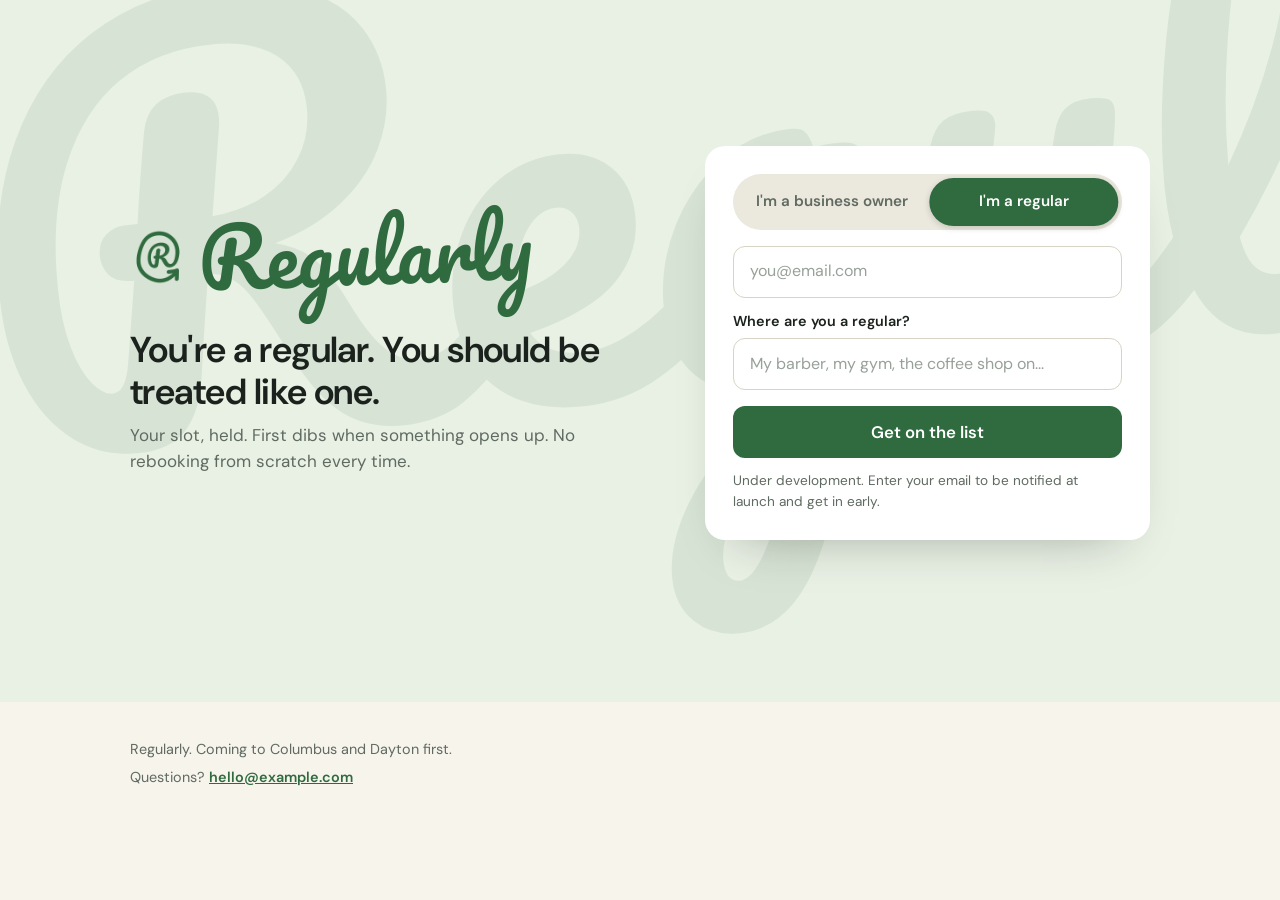
==== index.html @ 767c884f "Regularly smoke test landing page Static site for the owners/regulars Facebook ad test: /owners, /re" ====
<!DOCTYPE html>
<html lang="en">
<head>
  <meta charset="utf-8">
  <meta name="viewport" content="width=device-width, initial-scale=1">
  <meta name="robots" content="noindex, nofollow">
  <title>Regularly</title>
  <!-- Netlify handles this with _redirects. This is the fallback for local preview. -->
  <meta http-equiv="refresh" content="0; url=/regulars/">
  <script>window.location.replace("/regulars/" + window.location.search);</script>
</head>
<body>
  <p>Redirecting to <a href="/regulars/">Regularly</a>.</p>
</body>
</html>
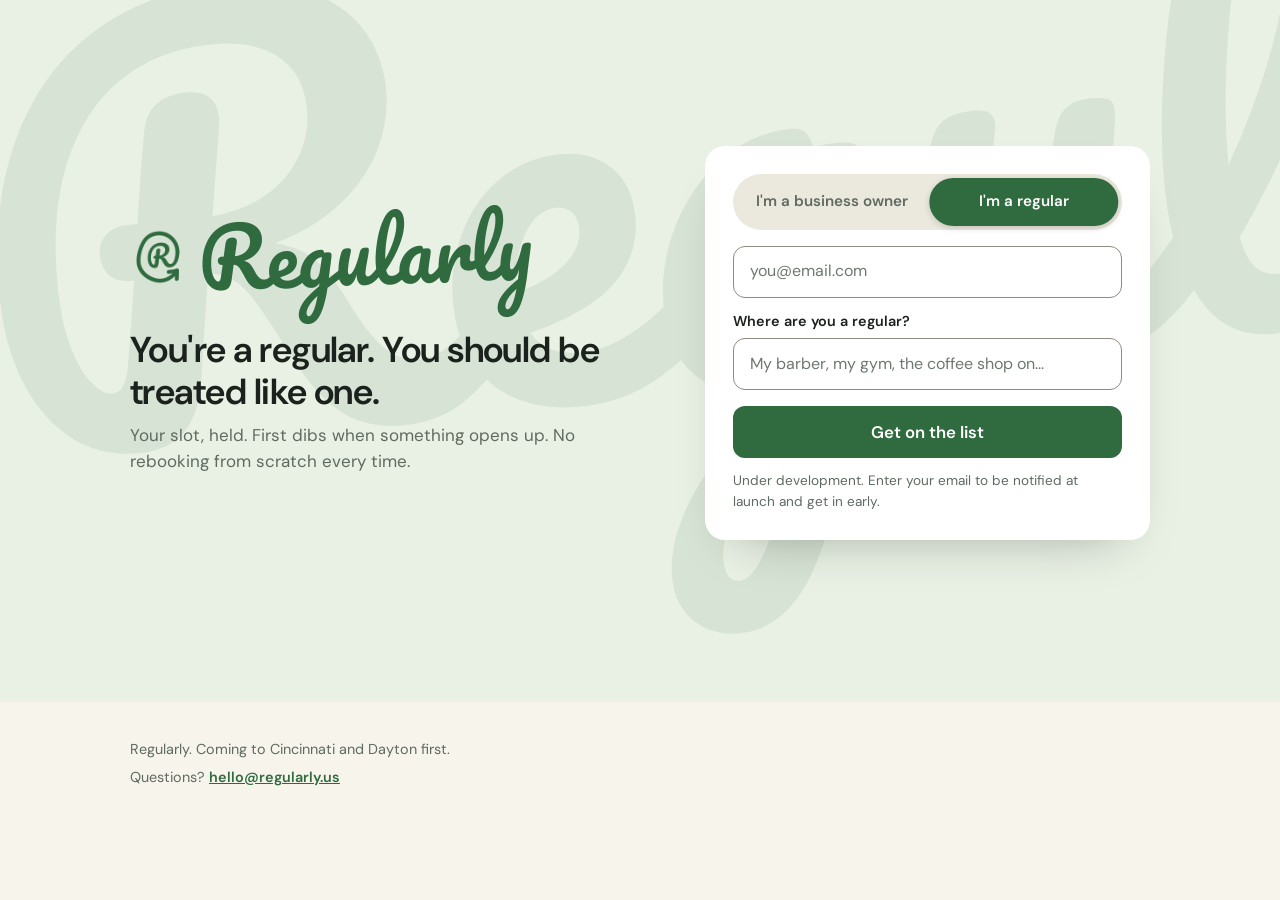
==== commit d6f31a65: "SEO, social, schema, accessibility and mobile hardening Per-page canonical, full Open Graph and Twit" ====
--- a/index.html
+++ b/index.html
@@ -5,6 +5,7 @@
   <meta name="viewport" content="width=device-width, initial-scale=1">
   <meta name="robots" content="noindex, nofollow">
   <title>Regularly</title>
+  <link rel="canonical" href="https://regularly.us/regulars/">
   <!-- Netlify handles this with _redirects. This is the fallback for local preview. -->
   <meta http-equiv="refresh" content="0; url=/regulars/">
   <script>window.location.replace("/regulars/" + window.location.search);</script>
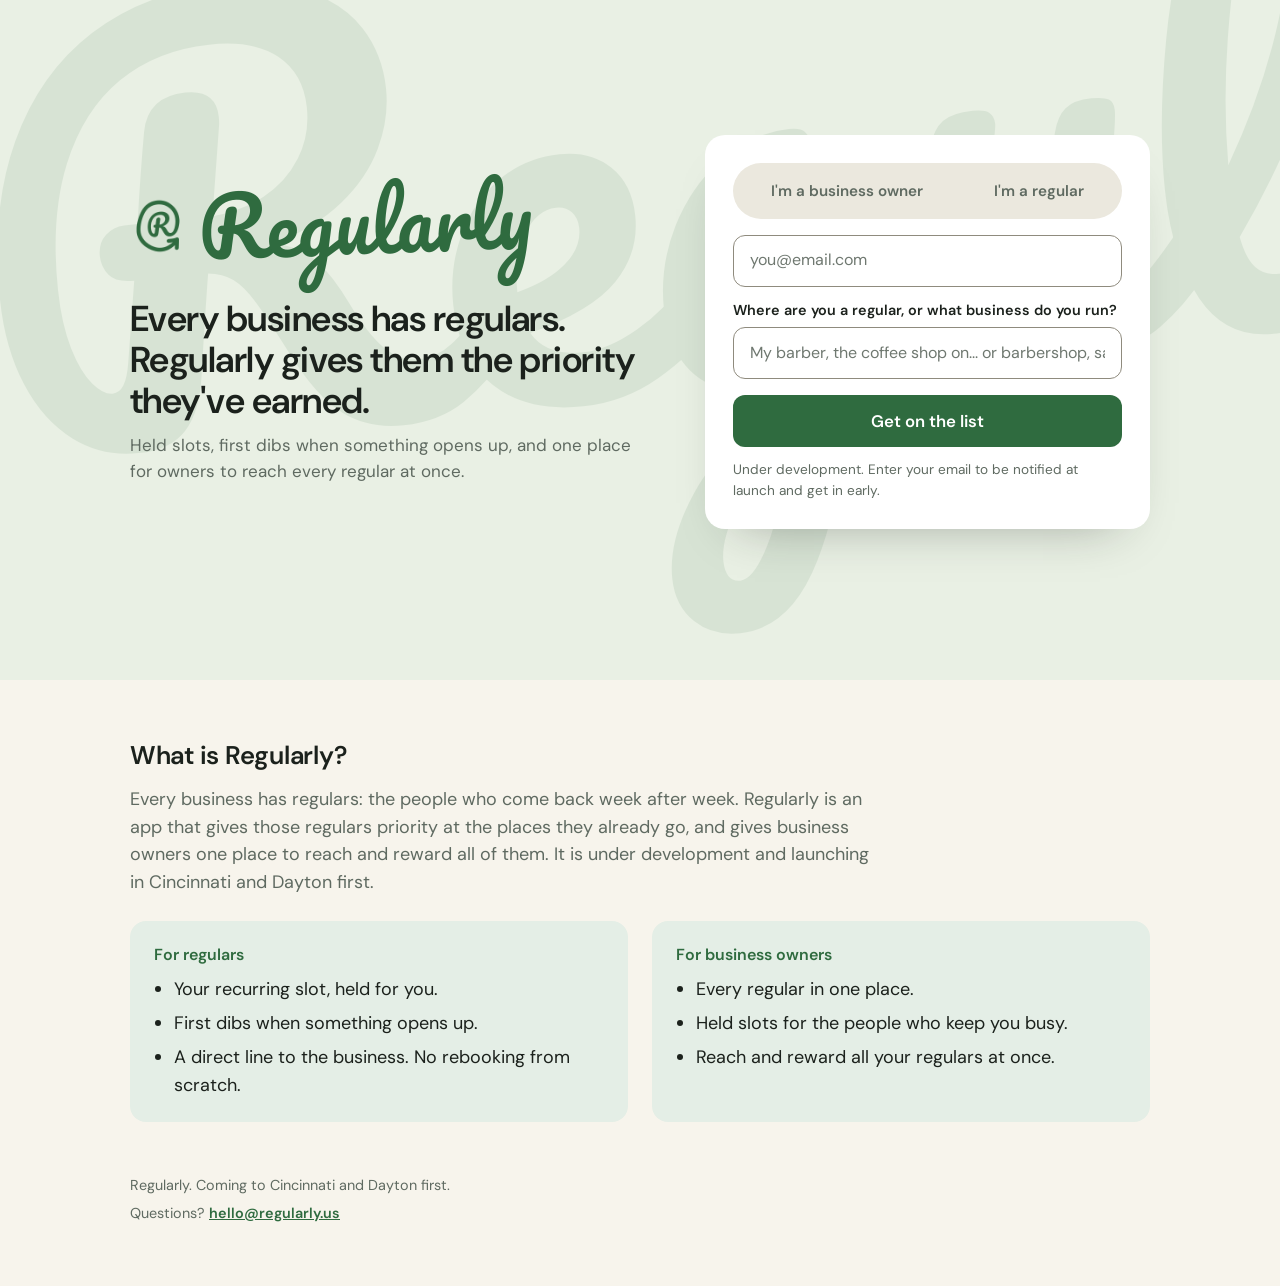
==== commit c35a63dd: "Neutral root page, page labels on every pixel event Root no longer redirects to /regulars. It is its" ====
--- a/index.html
+++ b/index.html
@@ -2,15 +2,220 @@
 <html lang="en">
 <head>
   <meta charset="utf-8">
-  <meta name="viewport" content="width=device-width, initial-scale=1">
-  <meta name="robots" content="noindex, nofollow">
-  <title>Regularly</title>
-  <link rel="canonical" href="https://regularly.us/regulars/">
-  <!-- Netlify handles this with _redirects. This is the fallback for local preview. -->
-  <meta http-equiv="refresh" content="0; url=/regulars/">
-  <script>window.location.replace("/regulars/" + window.location.search);</script>
+  <meta name="viewport" content="width=device-width, initial-scale=1, viewport-fit=cover">
+  <meta name="color-scheme" content="light">
+  <meta name="theme-color" content="#2f6b3f">
+  <meta name="format-detection" content="telephone=no">
+  <meta name="author" content="Regularly">
+  <meta name="geo.region" content="US-OH">
+  <meta name="geo.placename" content="Cincinnati, Dayton">
+  <link rel="sitemap" type="application/xml" href="/sitemap.xml">
+  <link rel="icon" href="/favicon-32.png" type="image/png" sizes="32x32">
+  <link rel="icon" href="/logo-mark.png" type="image/png" sizes="512x512">
+  <link rel="apple-touch-icon" href="/apple-touch-icon.png">
+  <link rel="preconnect" href="https://fonts.googleapis.com">
+  <link rel="preconnect" href="https://fonts.gstatic.com" crossorigin>
+  <link rel="stylesheet" href="https://fonts.googleapis.com/css2?family=DM+Sans:opsz,wght@9..40,400;9..40,600&family=Pacifico&display=swap">
+  <link rel="stylesheet" href="/styles.css">
+  <title>Regularly. Priority for regulars.</title>
+  <meta name="description" content="Every business has regulars. Regularly gives them priority at the places they already go, and gives owners one place to reach them all. Coming to Cincinnati and Dayton first.">
+  <meta name="robots" content="index, follow, max-image-preview:large, max-snippet:-1">
+  <link rel="canonical" href="https://regularly.us/">
+  <meta property="og:type" content="website">
+  <meta property="og:site_name" content="Regularly">
+  <meta property="og:locale" content="en_US">
+  <meta property="og:url" content="https://regularly.us/">
+  <meta property="og:title" content="Regularly. Priority for regulars.">
+  <meta property="og:description" content="Every business has regulars. Regularly gives them priority at the places they already go, and gives owners one place to reach them all. Coming to Cincinnati and Dayton first.">
+  <meta property="og:image" content="https://regularly.us/og-image.png">
+  <meta property="og:image:secure_url" content="https://regularly.us/og-image.png">
+  <meta property="og:image:type" content="image/png">
+  <meta property="og:image:width" content="1200">
+  <meta property="og:image:height" content="630">
+  <meta property="og:image:alt" content="Regularly wordmark on a forest green background. Priority for regulars.">
+  <meta name="twitter:card" content="summary_large_image">
+  <meta name="twitter:title" content="Regularly. Priority for regulars.">
+  <meta name="twitter:description" content="Every business has regulars. Regularly gives them priority at the places they already go, and gives owners one place to reach them all. Coming to Cincinnati and Dayton first.">
+  <meta name="twitter:image" content="https://regularly.us/og-image.png">
+  <meta name="twitter:image:alt" content="Regularly wordmark on a forest green background. Priority for regulars.">
+  <script type="application/ld+json">
+{
+  "@context": "https://schema.org",
+  "@graph": [
+    {
+      "@type": "Organization",
+      "@id": "https://regularly.us/#organization",
+      "name": "Regularly",
+      "url": "https://regularly.us/",
+      "email": "hello@regularly.us",
+      "logo": {
+        "@type": "ImageObject",
+        "url": "https://regularly.us/logo-mark.png",
+        "width": 512,
+        "height": 512
+      },
+      "image": "https://regularly.us/og-image.png",
+      "description": "Regularly gives regulars priority at the places they already go: held recurring slots, first access when a spot opens, and a direct line to the business. It gives business owners one place to reach and reward every regular.",
+      "areaServed": [
+        {
+          "@type": "City",
+          "name": "Cincinnati",
+          "containedInPlace": {
+            "@type": "State",
+            "name": "Ohio",
+            "containedInPlace": {
+              "@type": "Country",
+              "name": "United States"
+            }
+          }
+        },
+        {
+          "@type": "City",
+          "name": "Dayton",
+          "containedInPlace": {
+            "@type": "State",
+            "name": "Ohio",
+            "containedInPlace": {
+              "@type": "Country",
+              "name": "United States"
+            }
+          }
+        }
+      ],
+      "contactPoint": {
+        "@type": "ContactPoint",
+        "contactType": "customer support",
+        "email": "hello@regularly.us",
+        "availableLanguage": "English"
+      }
+    },
+    {
+      "@type": "WebSite",
+      "@id": "https://regularly.us/#website",
+      "url": "https://regularly.us/",
+      "name": "Regularly",
+      "publisher": {
+        "@id": "https://regularly.us/#organization"
+      },
+      "inLanguage": "en-US"
+    },
+    {
+      "@type": "WebPage",
+      "@id": "https://regularly.us/",
+      "url": "https://regularly.us/",
+      "name": "Regularly. Priority for regulars.",
+      "description": "Every business has regulars. Regularly gives them priority at the places they already go, and gives owners one place to reach them all. Coming to Cincinnati and Dayton first.",
+      "isPartOf": {
+        "@id": "https://regularly.us/#website"
+      },
+      "about": {
+        "@id": "https://regularly.us/#organization"
+      },
+      "primaryImageOfPage": {
+        "@type": "ImageObject",
+        "url": "https://regularly.us/og-image.png",
+        "width": 1200,
+        "height": 630
+      },
+      "inLanguage": "en-US",
+      "audience": {
+        "@type": "Audience",
+        "audienceType": "Regulars and business owners"
+      }
+    }
+  ]
+}
+  </script>
+  <!-- Meta Pixel -->
+  <script>
+    var PIXEL_ID = "4596466333969338";
+    if (PIXEL_ID && PIXEL_ID !== "PIXEL_ID_HERE") {
+      !function(f,b,e,v,n,t,s){if(f.fbq)return;n=f.fbq=function(){n.callMethod?
+      n.callMethod.apply(n,arguments):n.queue.push(arguments)};if(!f._fbq)f._fbq=n;
+      n.push=n;n.loaded=!0;n.version='2.0';n.queue=[];t=b.createElement(e);t.async=!0;
+      t.src=v;s=b.getElementsByTagName(e)[0];s.parentNode.insertBefore(t,s)}(window,
+      document,'script','https://connect.facebook.net/en_US/fbevents.js');
+      fbq('init', PIXEL_ID);
+      fbq('track', 'PageView', { page: 'root', audience: 'unspecified' });
+    }
+  </script>
+  <noscript><img height="1" width="1" style="display:none" alt="" src="https://www.facebook.com/tr?id=4596466333969338&amp;ev=PageView&amp;noscript=1"></noscript>
 </head>
-<body>
-  <p>Redirecting to <a href="/regulars/">Regularly</a>.</p>
+<body data-audience="unspecified">
+<a class="skip-link" href="#waitlist">Skip to the sign-up form</a>
+<main id="main">
+<section class="hero" aria-labelledby="headline">
+  <div class="watermark" aria-hidden="true">Regularly</div>
+  <div class="hero-inner">
+    <div class="intro" aria-live="polite" aria-atomic="true">
+      <a class="brand" href="/regulars/" aria-label="Regularly home">
+        <img src="/logo-mark.png" alt="" width="512" height="512" decoding="async">
+        <span class="wordmark" aria-hidden="true">Regularly</span>
+      </a>
+      <h1 id="headline" data-copy="h1">Every business has regulars. Regularly gives them the priority they've earned.</h1>
+      <p class="sub" data-copy="sub">Held slots, first dibs when something opens up, and one place for owners to reach every regular at once.</p>
+    </div>
+
+    <div class="card">
+      <div class="toggle" data-toggle data-selected="" role="group" aria-label="Which describes you">
+        <span class="toggle-thumb" aria-hidden="true"></span>
+        <button type="button" data-audience="owner" aria-pressed="false">I'm a business owner</button>
+        <button type="button" data-audience="regular" aria-pressed="false">I'm a regular</button>
+      </div>
+
+      <form id="waitlist" name="regularly-waitlist" method="POST" action="/thanks/" data-netlify="true" netlify-honeypot="bot-field" aria-label="Join the Regularly waitlist" aria-describedby="form-note" novalidate="">
+        <input type="hidden" name="form-name" value="regularly-waitlist">
+        <input type="hidden" name="audience" value="unspecified">
+        <input type="hidden" name="source" value="direct">
+        <p class="hidden" aria-hidden="true"><label>Leave this empty if you are human: <input name="bot-field" tabindex="-1" autocomplete="off"></label></p>
+
+        <label class="field" for="email">
+          <span class="sr-only">Email address</span>
+          <input id="email" type="email" name="email" required autocomplete="email" inputmode="email" enterkeyhint="send" spellcheck="false" autocapitalize="off" placeholder="you@email.com" aria-required="true" aria-invalid="false" aria-describedby="email-error">
+          <span class="error" id="email-error" role="alert"></span>
+        </label>
+
+        <label class="field" for="business">
+          <span data-copy="businessLabel">Where are you a regular, or what business do you run?</span>
+          <input id="business" type="text" name="business" autocomplete="off" enterkeyhint="send" placeholder="My barber, the coffee shop on... or barbershop, salon, gym">
+        </label>
+
+        <button class="btn" type="submit" data-copy="button">Get on the list</button>
+      </form>
+      <p class="note" id="form-note" data-copy="note">Under development. Enter your email to be notified at launch and get in early.</p>
+    </div>
+  </div>
+</section>
+<section class="about" aria-labelledby="about-heading">
+  <div class="about-inner">
+    <h2 id="about-heading">What is Regularly?</h2>
+    <p class="about-lead">Every business has regulars: the people who come back week after week. Regularly is an app that gives those regulars priority at the places they already go, and gives business owners one place to reach and reward all of them. It is under development and launching in Cincinnati and Dayton first.</p>
+    <div class="about-cols">
+      <div class="about-col">
+        <h3>For regulars</h3>
+        <ul>
+          <li>Your recurring slot, held for you.</li>
+          <li>First dibs when something opens up.</li>
+          <li>A direct line to the business. No rebooking from scratch.</li>
+        </ul>
+      </div>
+      <div class="about-col">
+        <h3>For business owners</h3>
+        <ul>
+          <li>Every regular in one place.</li>
+          <li>Held slots for the people who keep you busy.</li>
+          <li>Reach and reward all your regulars at once.</li>
+        </ul>
+      </div>
+    </div>
+  </div>
+</section>
+</main>
+
+<footer id="footer">
+  <p>Regularly. Coming to Cincinnati and Dayton first.</p>
+  <p>Questions? <a data-mailto="text" href="mailto:hello@regularly.us">hello@regularly.us</a></p>
+</footer>
+<script src="/script.js" defer></script>
 </body>
 </html>
--- a/styles.css
+++ b/styles.css
@@ -0,0 +1,364 @@
+/* Regularly smoke page. One accent, DM Sans for text, Pacifico for the wordmark only. */
+
+:root {
+  --green: #2f6b3f;
+  --green-deep: #25552f;
+  --green-soft: #e4eee6;
+  --tint: #e9f0e4;
+  --bg: #f7f4ec;
+  --ink: #1b211c;
+  --muted: #5f6a61;
+  --line: #8f8b7e; /* 3.3:1 on white, meets the 3:1 rule for control borders */
+  --card: #ffffff;
+  --font: "DM Sans", system-ui, -apple-system, "Segoe UI", Roboto, sans-serif;
+  --script: "Pacifico", "Brush Script MT", cursive;
+}
+
+* { box-sizing: border-box; }
+
+html {
+  -webkit-text-size-adjust: 100%;
+  text-size-adjust: 100%;
+  overflow-x: hidden;
+}
+
+body {
+  margin: 0;
+  background: var(--bg);
+  color: var(--ink);
+  font-family: var(--font);
+  font-size: 17px;
+  line-height: 1.55;
+  -webkit-tap-highlight-color: transparent;
+  overflow-x: hidden;
+}
+
+/* Skip link: visible only when focused */
+.skip-link {
+  position: absolute;
+  top: 8px;
+  left: 8px;
+  z-index: 10;
+  padding: 10px 14px;
+  border-radius: 10px;
+  background: var(--green);
+  color: #fff;
+  font-weight: 600;
+  text-decoration: none;
+  transform: translateY(-200%);
+}
+.skip-link:focus {
+  transform: none;
+  outline: 2px solid #fff;
+  outline-offset: 2px;
+}
+
+/* Hero: tinted band, giant faint wordmark behind, content on top */
+.hero {
+  position: relative;
+  overflow: hidden;
+  background: var(--tint);
+}
+.watermark {
+  position: absolute;
+  top: -0.05em;
+  left: -0.12em;
+  z-index: 0;
+  font-family: var(--script);
+  font-size: clamp(11rem, 42vw, 34rem);
+  line-height: 1;
+  color: var(--green);
+  opacity: 0.09;
+  white-space: nowrap;
+  transform: rotate(-6deg);
+  transform-origin: left top;
+  pointer-events: none;
+  user-select: none;
+}
+.hero-inner {
+  position: relative;
+  z-index: 1;
+  max-width: 1100px;
+  margin: 0 auto;
+  padding: 24px 20px 40px;
+  padding-left: max(20px, env(safe-area-inset-left));
+  padding-right: max(20px, env(safe-area-inset-right));
+  display: grid;
+  gap: 26px;
+}
+
+/* Brand: mark plus Pacifico wordmark, tilted a touch */
+.brand {
+  display: inline-flex;
+  align-items: center;
+  gap: 12px;
+  width: max-content;
+  color: var(--green);
+  text-decoration: none;
+}
+.brand img {
+  width: 40px;
+  height: 40px;
+  display: block;
+}
+.wordmark {
+  display: inline-block;
+  font-family: var(--script);
+  font-weight: 400;
+  font-size: clamp(2.5rem, 9vw, 5rem);
+  line-height: 1.15;
+  transform: rotate(-2deg);
+  transform-origin: left center;
+}
+
+h1 {
+  margin: 18px 0 10px;
+  font-size: clamp(1.65rem, 6.2vw, 2.25rem);
+  font-weight: 600;
+  line-height: 1.15;
+  letter-spacing: -0.015em;
+}
+.sub {
+  margin: 0;
+  font-size: 1.0625rem;
+  color: var(--muted);
+}
+
+/* Form card */
+.card {
+  padding: 20px;
+  border-radius: 20px;
+  background: var(--card);
+  box-shadow: 0 24px 50px -32px rgba(27, 33, 28, 0.4);
+}
+
+/* Audience toggle with a sliding thumb */
+.toggle {
+  position: relative;
+  display: flex;
+  gap: 4px;
+  padding: 4px;
+  margin: 0 0 16px;
+  background: #ebe8de;
+  border-radius: 999px;
+}
+/* The thumb is sized and placed by script.js to match the pressed button,
+   so labels of different lengths each get the room they need. */
+.toggle-thumb {
+  position: absolute;
+  top: 4px;
+  bottom: 4px;
+  left: 0;
+  width: 0;
+  border-radius: 999px;
+  background: var(--green);
+  box-shadow: 0 2px 6px rgba(27, 33, 28, 0.18);
+  will-change: transform, width;
+}
+.toggle.is-ready .toggle-thumb {
+  transition: transform 0.3s cubic-bezier(0.2, 0.7, 0.2, 1), width 0.3s cubic-bezier(0.2, 0.7, 0.2, 1), opacity 0.2s ease;
+}
+/* Root page: no side chosen yet, so no thumb until the visitor picks one. */
+.toggle[data-selected=""] .toggle-thumb { opacity: 0; }
+.toggle button {
+  position: relative;
+  z-index: 1;
+  flex: 1 1 auto;
+  min-width: 0;
+  min-height: 48px;
+  padding: 6px 10px;
+  border: 0;
+  border-radius: 999px;
+  background: transparent;
+  color: var(--muted);
+  font: inherit;
+  font-size: 0.875rem;
+  font-weight: 600;
+  line-height: 1.2;
+  text-align: center;
+  cursor: pointer;
+  touch-action: manipulation;
+  transition: color 0.2s ease;
+}
+.toggle button[aria-pressed="true"] { color: #fff; }
+.toggle button:focus-visible {
+  outline: 2px solid var(--green);
+  outline-offset: 2px;
+}
+
+/* Copy that swaps when the toggle flips */
+[data-copy] { transition: opacity 0.18s ease; }
+.is-swapping [data-copy] { opacity: 0; }
+
+/* Fields */
+.field {
+  display: block;
+  margin: 0 0 12px;
+}
+.field > span {
+  display: block;
+  margin: 0 0 6px;
+  font-size: 0.9rem;
+  font-weight: 600;
+}
+input[type="email"],
+input[type="text"] {
+  width: 100%;
+  min-height: 52px;
+  padding: 0 16px;
+  border: 1.5px solid var(--line);
+  border-radius: 12px;
+  background: var(--card);
+  color: var(--ink);
+  font: inherit;
+  font-size: max(16px, 1rem); /* 16px+ stops iOS from zooming the page on focus */
+  -webkit-appearance: none;
+  appearance: none;
+}
+input::placeholder { color: #6f7870; opacity: 1; }
+input:focus {
+  outline: 2px solid var(--green);
+  outline-offset: 1px;
+  border-color: var(--green);
+}
+input[aria-invalid="true"] { border-color: #b3261e; }
+.error {
+  display: block;
+  margin: 6px 0 0;
+  font-size: 0.85rem;
+  font-weight: 600;
+  color: #b3261e;
+}
+.error:empty { display: none; }
+.btn {
+  width: 100%;
+  min-height: 52px;
+  margin-top: 4px;
+  border: 0;
+  border-radius: 12px;
+  background: var(--green);
+  color: #fff;
+  font: inherit;
+  font-size: 1.05rem;
+  font-weight: 600;
+  cursor: pointer;
+  touch-action: manipulation;
+}
+.btn:hover { background: var(--green-deep); }
+.btn:focus-visible {
+  outline: 2px solid var(--green);
+  outline-offset: 3px;
+}
+.note {
+  margin: 12px 0 0;
+  font-size: 0.85rem;
+  color: var(--muted);
+}
+
+/* About: short description under the hero */
+.about {
+  background: var(--bg);
+}
+.about-inner {
+  max-width: 1100px;
+  margin: 0 auto;
+  padding: 40px 20px 8px;
+  padding-left: max(20px, env(safe-area-inset-left));
+  padding-right: max(20px, env(safe-area-inset-right));
+}
+.about h2 {
+  margin: 0 0 10px;
+  font-size: 1.4rem;
+  font-weight: 600;
+  letter-spacing: -0.01em;
+}
+.about-lead {
+  max-width: 62ch;
+  margin: 0 0 24px;
+  color: var(--muted);
+}
+.about-cols {
+  display: grid;
+  gap: 20px;
+}
+.about-col {
+  padding: 18px 20px;
+  border-radius: 16px;
+  background: var(--green-soft);
+}
+.about-col h3 {
+  margin: 0 0 8px;
+  font-size: 1rem;
+  font-weight: 600;
+  color: var(--green);
+}
+.about-col ul {
+  margin: 0;
+  padding-left: 1.1em;
+}
+.about-col li { margin: 0 0 6px; }
+.about-col li:last-child { margin-bottom: 0; }
+
+/* Thanks page */
+.line {
+  margin: 14px 0 0;
+  font-size: 1rem;
+}
+.line a {
+  color: var(--green);
+  font-weight: 600;
+}
+
+footer {
+  max-width: 1100px;
+  margin: 0 auto;
+  padding: 28px 20px 40px;
+  padding-left: max(20px, env(safe-area-inset-left));
+  padding-right: max(20px, env(safe-area-inset-right));
+  padding-bottom: max(40px, env(safe-area-inset-bottom));
+  font-size: 0.9rem;
+  color: var(--muted);
+}
+footer p { margin: 0 0 6px; }
+footer a {
+  color: var(--green);
+  font-weight: 600;
+}
+
+/* Utilities */
+.hidden { display: none; }
+.sr-only {
+  position: absolute;
+  width: 1px;
+  height: 1px;
+  margin: -1px;
+  padding: 0;
+  overflow: hidden;
+  clip: rect(0 0 0 0);
+  white-space: nowrap;
+  border: 0;
+}
+
+@media (min-width: 900px) {
+  body { font-size: 18px; }
+  .hero-inner {
+    grid-template-columns: 1.15fr 1fr;
+    align-items: center;
+    gap: 64px;
+    min-height: min(78vh, 680px);
+    padding: 64px 40px 80px;
+  }
+  .brand img { width: 56px; height: 56px; }
+  h1 { margin-top: 26px; }
+  .card { padding: 28px; }
+  .toggle button { font-size: 0.95rem; }
+  .about-inner { padding: 56px 40px 16px; }
+  .about h2 { font-size: 1.6rem; }
+  .about-cols { grid-template-columns: 1fr 1fr; gap: 24px; }
+  .about-col { padding: 22px 24px; }
+  footer { padding: 36px 40px 56px; }
+}
+
+@media (prefers-reduced-motion: reduce) {
+  .toggle-thumb, .toggle button, [data-copy] { transition: none; }
+}
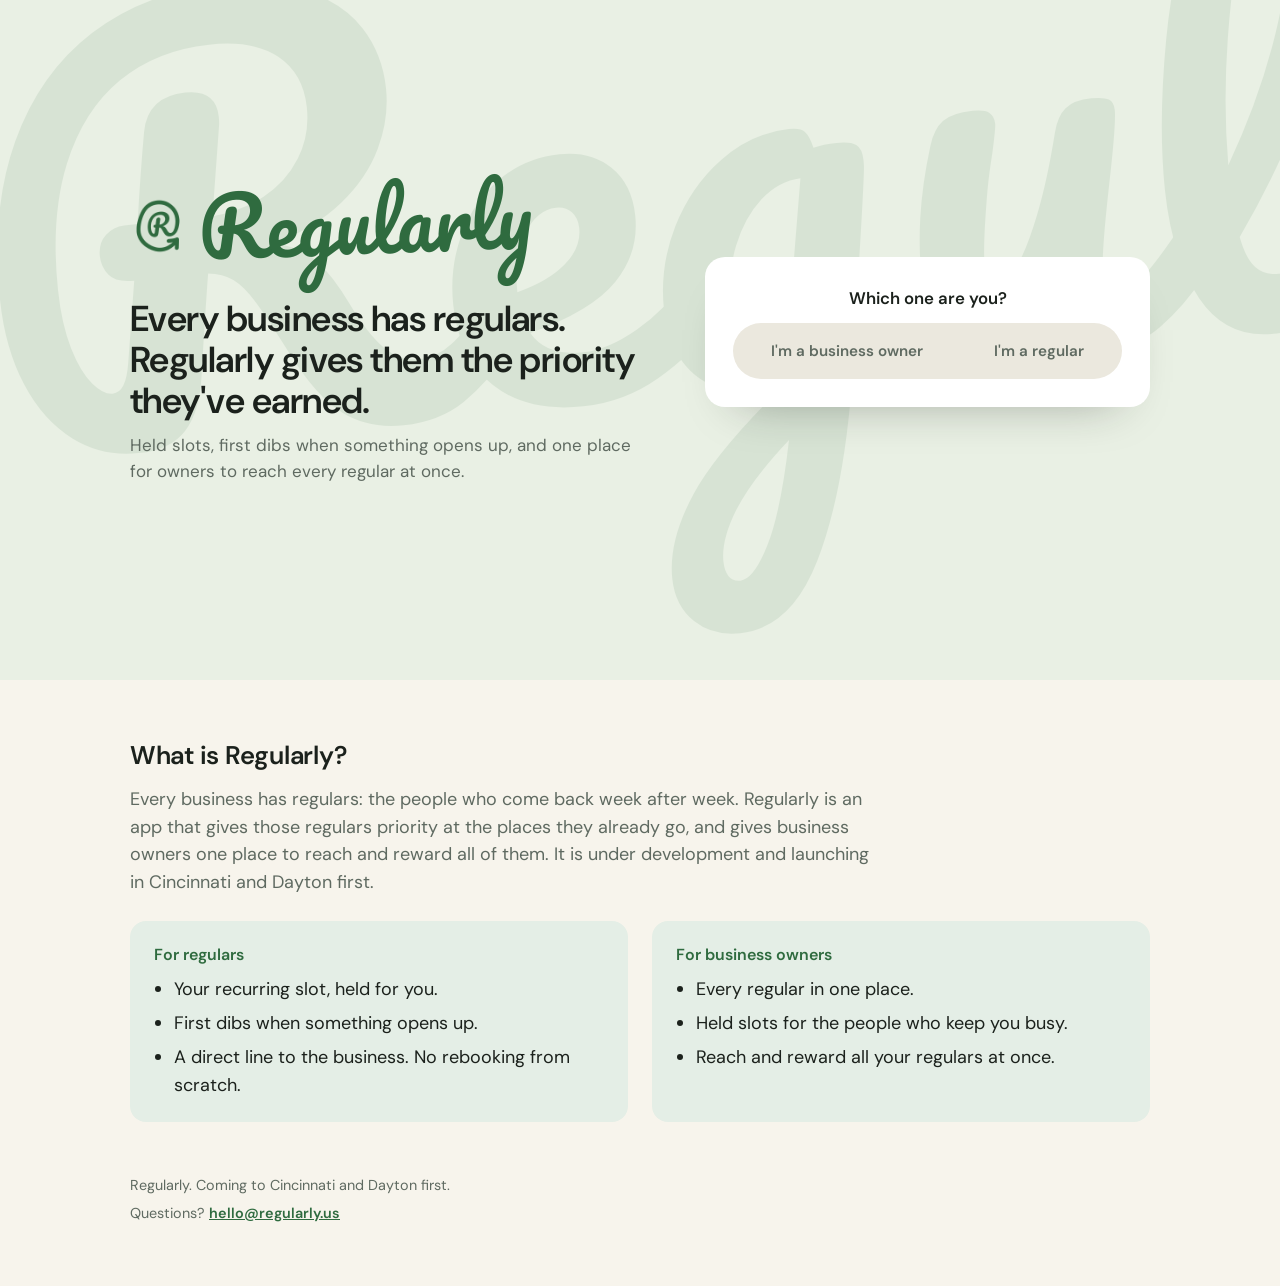
==== commit ed8aaf76: "Root page asks which side first, then shows the form Co-Authored-By: Claude Fable 5.1 <noreply@anthr" ====
--- a/index.html
+++ b/index.html
@@ -156,14 +156,15 @@
       <p class="sub" data-copy="sub">Held slots, first dibs when something opens up, and one place for owners to reach every regular at once.</p>
     </div>
 
-    <div class="card">
+    <div class="card card-unchosen">
+      <p class="pick" id="pick-prompt">Which one are you?</p>
       <div class="toggle" data-toggle data-selected="" role="group" aria-label="Which describes you">
         <span class="toggle-thumb" aria-hidden="true"></span>
         <button type="button" data-audience="owner" aria-pressed="false">I'm a business owner</button>
         <button type="button" data-audience="regular" aria-pressed="false">I'm a regular</button>
       </div>
 
-      <form id="waitlist" name="regularly-waitlist" method="POST" action="/thanks/" data-netlify="true" netlify-honeypot="bot-field" aria-label="Join the Regularly waitlist" aria-describedby="form-note" novalidate="">
+      <form id="waitlist" name="regularly-waitlist" method="POST" action="/thanks/" data-netlify="true" netlify-honeypot="bot-field" aria-label="Join the Regularly waitlist" aria-describedby="form-note" novalidate="" hidden>
         <input type="hidden" name="form-name" value="regularly-waitlist">
         <input type="hidden" name="audience" value="unspecified">
         <input type="hidden" name="source" value="direct">
@@ -182,7 +183,7 @@
 
         <button class="btn" type="submit" data-copy="button">Get on the list</button>
       </form>
-      <p class="note" id="form-note" data-copy="note">Under development. Enter your email to be notified at launch and get in early.</p>
+      <p class="note" id="form-note" data-copy="note" hidden>Under development. Enter your email to be notified at launch and get in early.</p>
     </div>
   </div>
 </section>
--- a/styles.css
+++ b/styles.css
@@ -131,6 +131,16 @@
   background: var(--card);
   box-shadow: 0 24px 50px -32px rgba(27, 33, 28, 0.4);
 }
+
+/* Root page before a side is chosen: just the question and the two buttons */
+.pick {
+  margin: 0 0 12px;
+  font-size: 1.05rem;
+  font-weight: 600;
+  text-align: center;
+}
+.card-unchosen .toggle { margin-bottom: 0; }
+[hidden] { display: none !important; }
 
 /* Audience toggle with a sliding thumb */
 .toggle {
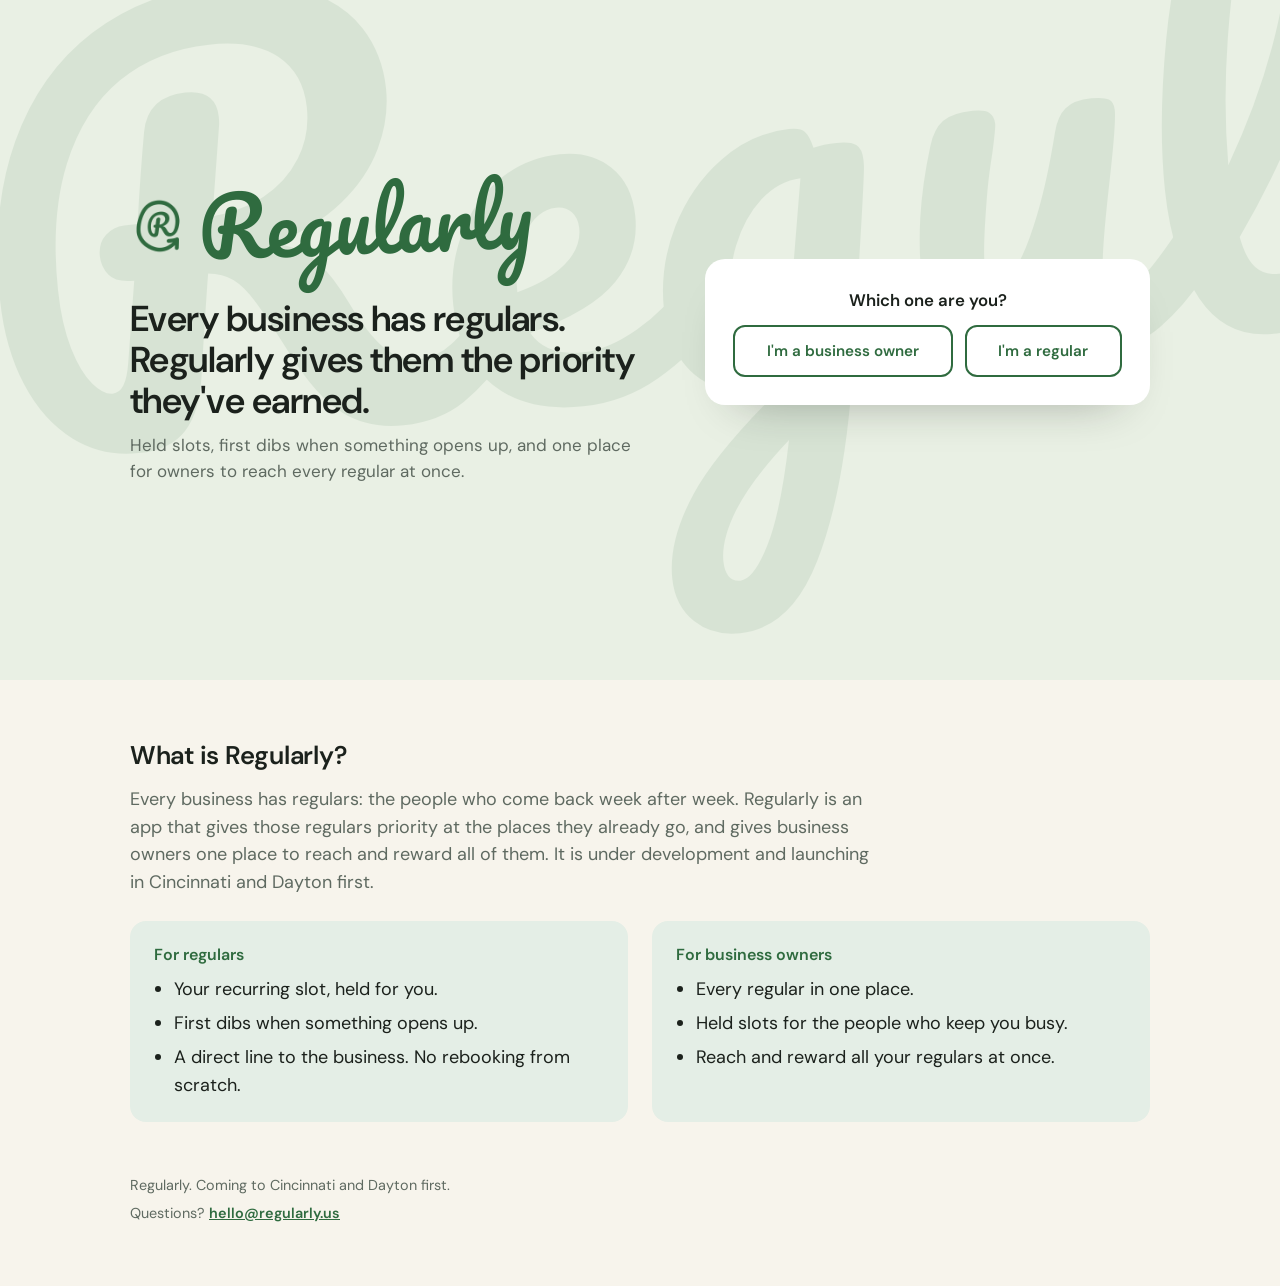
==== commit a47bb1b5: "Root page: animate the reveal The question collapses, the two outlined buttons morph into the slider" ====
--- a/index.html
+++ b/index.html
@@ -157,14 +157,17 @@
     </div>
 
     <div class="card card-unchosen">
-      <p class="pick" id="pick-prompt">Which one are you?</p>
+      <div class="reveal open" id="pick-wrap"><div>
+        <p class="pick" id="pick-prompt">Which one are you?</p>
+      </div></div>
       <div class="toggle" data-toggle data-selected="" role="group" aria-label="Which describes you">
         <span class="toggle-thumb" aria-hidden="true"></span>
         <button type="button" data-audience="owner" aria-pressed="false">I'm a business owner</button>
         <button type="button" data-audience="regular" aria-pressed="false">I'm a regular</button>
       </div>
-
-      <form id="waitlist" name="regularly-waitlist" method="POST" action="/thanks/" data-netlify="true" netlify-honeypot="bot-field" aria-label="Join the Regularly waitlist" aria-describedby="form-note" novalidate="" hidden>
+      <div class="reveal" id="form-wrap"><div>
+
+      <form id="waitlist" name="regularly-waitlist" method="POST" action="/thanks/" data-netlify="true" netlify-honeypot="bot-field" aria-label="Join the Regularly waitlist" aria-describedby="form-note" novalidate="">
         <input type="hidden" name="form-name" value="regularly-waitlist">
         <input type="hidden" name="audience" value="unspecified">
         <input type="hidden" name="source" value="direct">
@@ -183,7 +186,8 @@
 
         <button class="btn" type="submit" data-copy="button">Get on the list</button>
       </form>
-      <p class="note" id="form-note" data-copy="note" hidden>Under development. Enter your email to be notified at launch and get in early.</p>
+      <p class="note" id="form-note" data-copy="note">Under development. Enter your email to be notified at launch and get in early.</p>
+      </div></div>
     </div>
   </div>
 </section>
--- a/styles.css
+++ b/styles.css
@@ -132,14 +132,57 @@
   box-shadow: 0 24px 50px -32px rgba(27, 33, 28, 0.4);
 }
 
-/* Root page before a side is chosen: just the question and the two buttons */
+/* Root page before a side is chosen: just the question and two outlined buttons.
+   On the first choice the question collapses, the buttons morph into the
+   slider track, and the form slides down (see .reveal). */
 .pick {
   margin: 0 0 12px;
   font-size: 1.05rem;
   font-weight: 600;
   text-align: center;
 }
-.card-unchosen .toggle { margin-bottom: 0; }
+.reveal {
+  display: grid;
+  grid-template-rows: 0fr;
+  opacity: 0;
+  transition: grid-template-rows 0.45s cubic-bezier(0.2, 0.7, 0.2, 1), opacity 0.3s ease;
+}
+.reveal > div {
+  min-height: 0;
+  overflow: hidden;
+  /* room for focus rings and the button shadow while clipped */
+  padding: 6px;
+  margin: -6px;
+}
+.reveal.open {
+  grid-template-rows: 1fr;
+  opacity: 1;
+}
+.card-unchosen .toggle {
+  margin-bottom: 0;
+  padding: 0;
+  gap: 12px;
+  background: transparent;
+}
+.toggle.is-settling .toggle-thumb,
+.card-unchosen .toggle-thumb { opacity: 0 !important; }
+.card-unchosen .toggle button {
+  min-height: 52px;
+  border-width: 2px;
+  border-style: solid;
+  border-color: var(--green);
+  border-radius: 12px;
+  background: var(--card);
+  color: var(--green);
+  font-size: 0.95rem;
+}
+.card-unchosen .toggle button:hover {
+  background: var(--green);
+  color: #fff;
+}
+@media (max-width: 479px) {
+  .card-unchosen .toggle button { font-size: 0.875rem; padding: 6px 6px; }
+}
 [hidden] { display: none !important; }
 
 /* Audience toggle with a sliding thumb */
@@ -151,6 +194,7 @@
   margin: 0 0 16px;
   background: #ebe8de;
   border-radius: 999px;
+  transition: background-color 0.35s ease, padding 0.35s ease, gap 0.35s ease, margin 0.35s ease;
 }
 /* The thumb is sized and placed by script.js to match the pressed button,
    so labels of different lengths each get the room they need. */
@@ -177,7 +221,7 @@
   min-width: 0;
   min-height: 48px;
   padding: 6px 10px;
-  border: 0;
+  border: 0 solid transparent;
   border-radius: 999px;
   background: transparent;
   color: var(--muted);
@@ -188,7 +232,7 @@
   text-align: center;
   cursor: pointer;
   touch-action: manipulation;
-  transition: color 0.2s ease;
+  transition: color 0.2s ease, background-color 0.3s ease, border-color 0.3s ease, border-width 0.3s ease, border-radius 0.35s ease, min-height 0.35s ease, font-size 0.3s ease;
 }
 .toggle button[aria-pressed="true"] { color: #fff; }
 .toggle button:focus-visible {
